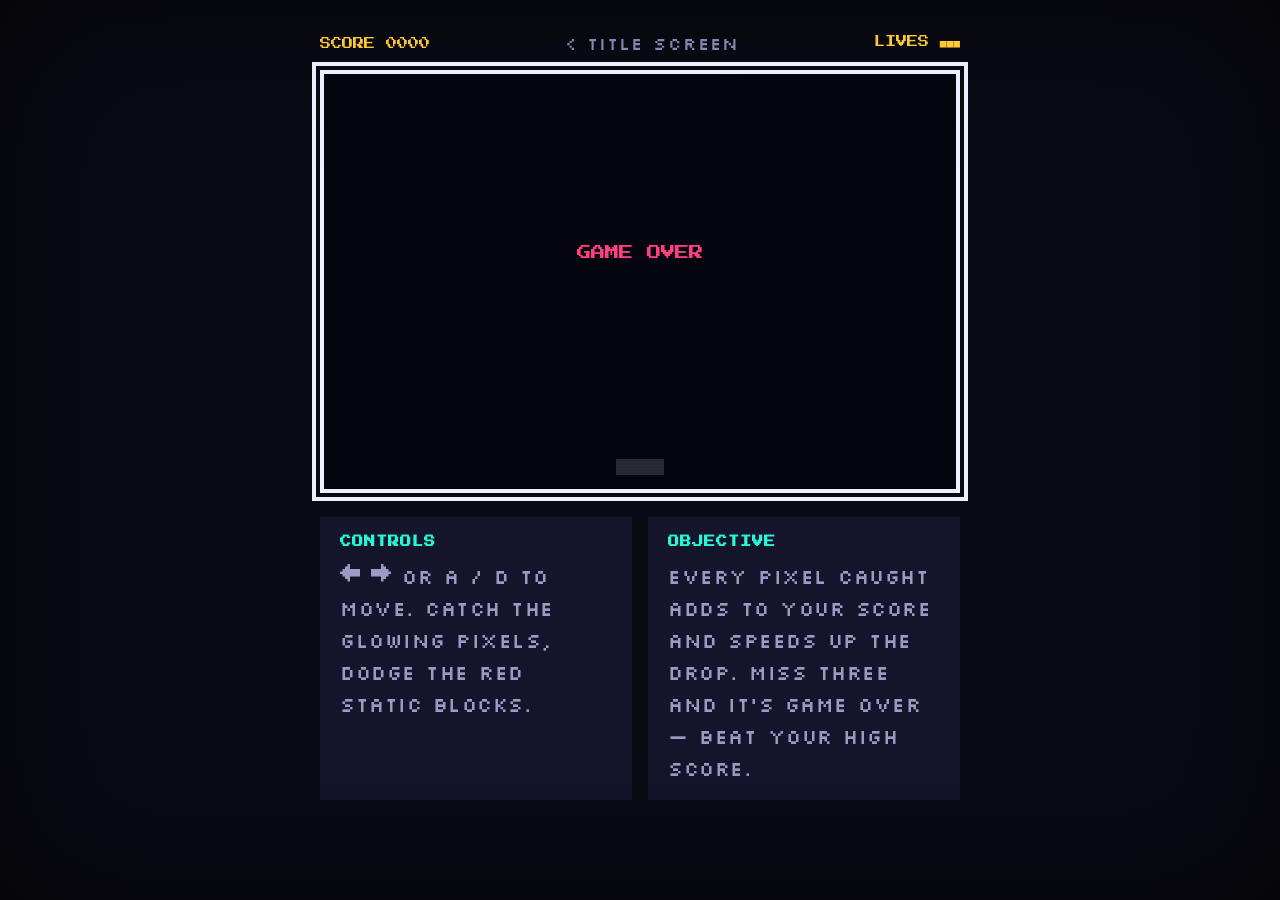
==== main.html @ 009de617 "Add files via upload" ====
<!DOCTYPE html>
<html lang="en">
<head>
<meta charset="UTF-8">
<meta name="viewport" content="width=device-width, initial-scale=1.0">
<title>PIXEL DASH — Game</title>
<link rel="preconnect" href="https://fonts.googleapis.com">
<link href="https://fonts.googleapis.com/css2?family=Press+Start+2P&family=Silkscreen:wght@400;700&display=swap" rel="stylesheet">
<link rel="stylesheet" href="style.css">
<style>
  .stage {
    min-height: 100vh;
    display: flex;
    flex-direction: column;
    align-items: center;
    padding: 2rem 1rem 3rem;
  }

  .hud {
    width: 100%;
    max-width: 640px;
    display: flex;
    justify-content: space-between;
    align-items: center;
    font-family: var(--font-display);
    font-size: 0.7rem;
    margin-bottom: 1rem;
    color: var(--accent-3);
  }

  .hud a {
    font-family: var(--font-body);
    font-size: 1.1rem;
    letter-spacing: 1px;
    color: var(--ink-dim);
    text-decoration: none;
  }

  .hud a:hover {
    color: var(--accent-2);
  }

  #gameCanvas {
    background: #050510;
    display: block;
    width: 100%;
    max-width: 640px;
    height: auto;
    touch-action: none;
  }

  .panel-row {
    width: 100%;
    max-width: 640px;
    display: flex;
    gap: 1rem;
    margin-top: 1.5rem;
    flex-wrap: wrap;
  }

  .panel {
    background: var(--panel);
    padding: 1rem 1.25rem;
    flex: 1;
    min-width: 220px;
    font-size: 1.25rem;
    line-height: 1.6;
    letter-spacing: 0.5px;
    color: var(--ink-dim);
  }

  .panel strong {
    color: var(--accent-2);
    font-family: var(--font-display);
    font-size: 0.7rem;
    display: block;
    margin-bottom: 0.6rem;
    letter-spacing: 1px;
  }

  .overlay-msg {
    position: absolute;
    inset: 0;
    display: flex;
    align-items: center;
    justify-content: center;
    flex-direction: column;
    gap: 1rem;
    background: rgba(5, 5, 16, 0.85);
    font-family: var(--font-display);
    color: var(--accent);
    text-align: center;
    padding: 1rem;
  }

  .canvas-wrap {
    position: relative;
    width: 100%;
    max-width: 640px;
  }

  #restartBtn {
    display: none;
  }
</style>
</head>
<body>
  <div class="crt crt-flicker"></div>

  <main class="stage">
    <div class="hud">
      <span>SCORE <span id="score">0000</span></span>
      <a href="index.html">&lt; TITLE SCREEN</a>
      <span>LIVES <span id="lives">■■■</span></span>
    </div>

    <div class="canvas-wrap pixel-border">
      <canvas id="gameCanvas" width="640" height="420"></canvas>
      <div id="overlay" class="overlay-msg">
        <p style="font-size:0.9rem;">GAME OVER</p>
        <p id="finalScore" style="font-family:var(--font-body); font-size:1.3rem; color:var(--ink);"></p>
        <button id="restartBtn" class="btn-8bit">RETRY</button>
      </div>
    </div>

    <div class="panel-row">
      <div class="panel">
        <strong>CONTROLS</strong>
        ← → or A / D to move. Catch the glowing pixels, dodge the red static blocks.
      </div>
      <div class="panel">
        <strong>OBJECTIVE</strong>
        Every pixel caught adds to your score and speeds up the drop. Miss three and it's game over — beat your high score.
      </div>
    </div>
  </main>

  <script>
    const canvas = document.getElementById('gameCanvas');
    const ctx = canvas.getContext('2d');
    const W = canvas.width, H = canvas.height;

    const scoreEl = document.getElementById('score');
    const livesEl = document.getElementById('lives');
    const overlay = document.getElementById('overlay');
    const finalScoreEl = document.getElementById('finalScore');
    const restartBtn = document.getElementById('restartBtn');

    const player = { w: 48, h: 16, x: W / 2 - 24, y: H - 30, speed: 6 };
    let keys = {};
    let items = [];
    let score = 0;
    let lives = 3;
    let spawnTimer = 0;
    let spawnInterval = 60;
    let fallSpeed = 2.5;
    let running = true;
    let frame = 0;

    document.addEventListener('keydown', (e) => {
      keys[e.key.toLowerCase()] = true;
    });
    document.addEventListener('keyup', (e) => {
      keys[e.key.toLowerCase()] = false;
    });

    // basic touch support: tap left/right half of canvas
    canvas.addEventListener('touchstart', (e) => {
      const rect = canvas.getBoundingClientRect();
      const touchX = e.touches[0].clientX - rect.left;
      keys['touchdir'] = touchX < rect.width / 2 ? 'left' : 'right';
    });
    canvas.addEventListener('touchend', () => { keys['touchdir'] = null; });

    function spawnItem() {
      const isHazard = Math.random() < 0.35;
      items.push({
        x: Math.random() * (W - 20),
        y: -20,
        size: 18,
        hazard: isHazard,
        color: isHazard ? '#ff3d81' : (Math.random() < 0.5 ? '#26f7d6' : '#ffd23f')
      });
    }

    function updateHUD() {
      scoreEl.textContent = String(score).padStart(4, '0');
      livesEl.textContent = '■'.repeat(Math.max(lives, 0)) + '□'.repeat(3 - Math.max(lives, 0));
    }

    function resetGame() {
      score = 0; lives = 3; items = []; spawnInterval = 60; fallSpeed = 2.5;
      player.x = W / 2 - 24;
      running = true;
      overlay.style.display = 'none';
      restartBtn.style.display = 'none';
      updateHUD();
    }

    function endGame() {
      running = false;
      finalScoreEl.textContent = 'FINAL SCORE: ' + String(score).padStart(4, '0');
      overlay.style.display = 'flex';
      restartBtn.style.display = 'inline-block';
    }

    function loop() {
      frame++;
      if (running) {
        // move player
        const scale = canvas.width / canvas.getBoundingClientRect().width || 1;
        if (keys['arrowleft'] || keys['a'] || keys['touchdir'] === 'left') player.x -= player.speed;
        if (keys['arrowright'] || keys['d'] || keys['touchdir'] === 'right') player.x += player.speed;
        player.x = Math.max(0, Math.min(W - player.w, player.x));

        // spawn
        spawnTimer++;
        if (spawnTimer >= spawnInterval) {
          spawnTimer = 0;
          spawnItem();
        }

        // update items
        for (let i = items.length - 1; i >= 0; i--) {
          const it = items[i];
          it.y += fallSpeed;

          const hit =
            it.y + it.size >= player.y &&
            it.x < player.x + player.w &&
            it.x + it.size > player.x;

          if (hit) {
            items.splice(i, 1);
            if (it.hazard) {
              lives--;
              updateHUD();
              if (lives <= 0) endGame();
            } else {
              score += 10;
              if (score % 50 === 0) { fallSpeed += 0.3; spawnInterval = Math.max(24, spawnInterval - 3); }
              updateHUD();
            }
            continue;
          }

          if (it.y > H) {
            if (!it.hazard) { lives--; updateHUD(); if (lives <= 0) endGame(); }
            items.splice(i, 1);
          }
        }
      }

      // draw
      ctx.clearRect(0, 0, W, H);
      ctx.fillStyle = '#050510';
      ctx.fillRect(0, 0, W, H);

      // faint grid
      ctx.strokeStyle = 'rgba(255,255,255,0.03)';
      for (let gx = 0; gx < W; gx += 20) {
        ctx.beginPath(); ctx.moveTo(gx, 0); ctx.lineTo(gx, H); ctx.stroke();
      }

      // items
      items.forEach(it => {
        ctx.fillStyle = it.color;
        ctx.fillRect(it.x, it.y, it.size, it.size);
      });

      // player
      ctx.fillStyle = '#eef0ff';
      ctx.fillRect(player.x, player.y, player.w, player.h);

      requestAnimationFrame(loop);
    }

    restartBtn.addEventListener('click', resetGame);
    updateHUD();
    requestAnimationFrame(loop);
  </script>
</body>
</html>
---- style.css ----
:root {
  --bg: #0a0a14;
  --panel: #14142b;
  --panel-edge: #26264d;
  --ink: #eef0ff;
  --ink-dim: #9a9ac2;
  --accent: #ff3d81;
  --accent-2: #26f7d6;
  --accent-3: #ffd23f;
  --pixel: 4px;
  --font-display: "Press Start 2P", monospace;
  --font-body: "Silkscreen", "Press Start 2P", monospace;
}

* {
  box-sizing: border-box;
}

html, body {
  margin: 0;
  padding: 0;
  background: var(--bg);
  color: var(--ink);
  font-family: var(--font-body);
  min-height: 100vh;
  overflow-x: hidden;
}

img, canvas {
  image-rendering: pixelated;
}

/* --- Pixel border utility: hard-edged 8-bit frame via layered box-shadow --- */
.pixel-border {
  position: relative;
  border: var(--pixel) solid var(--ink);
  box-shadow:
    0 0 0 var(--pixel) var(--bg),
    0 0 0 calc(var(--pixel) * 2) var(--ink);
}

/* --- CRT scanline + vignette overlay, the signature element --- */
.crt {
  position: fixed;
  inset: 0;
  pointer-events: none;
  z-index: 50;
  background:
    repeating-linear-gradient(
      to bottom,
      rgba(255, 255, 255, 0.035) 0px,
      rgba(255, 255, 255, 0.035) 1px,
      transparent 1px,
      transparent 3px
    );
  mix-blend-mode: overlay;
}

.crt::after {
  content: "";
  position: absolute;
  inset: 0;
  box-shadow: inset 0 0 12vw rgba(0, 0, 0, 0.75);
}

.crt-flicker {
  animation: flicker 6s infinite;
}

@keyframes flicker {
  0%, 96%, 100% { opacity: 1; }
  97% { opacity: 0.86; }
  98% { opacity: 0.98; }
  99% { opacity: 0.82; }
}

/* --- Buttons --- */
.btn-8bit {
  font-family: var(--font-display);
  font-size: 0.8rem;
  color: var(--bg);
  background: var(--accent-3);
  border: none;
  padding: 1rem 1.5rem;
  cursor: pointer;
  box-shadow:
    var(--pixel) var(--pixel) 0 0 #7a5c00,
    inset 0 calc(var(--pixel) * -1) 0 0 rgba(0, 0, 0, 0.25);
  transition: transform 60ms steps(2, jump-end);
  letter-spacing: 1px;
}

.btn-8bit:hover {
  background: var(--accent-2);
  box-shadow:
    var(--pixel) var(--pixel) 0 0 #0a6a5f,
    inset 0 calc(var(--pixel) * -1) 0 0 rgba(0, 0, 0, 0.25);
}

.btn-8bit:active {
  transform: translate(var(--pixel), var(--pixel));
  box-shadow: none;
}

.btn-8bit:focus-visible {
  outline: var(--pixel) dashed var(--ink);
  outline-offset: 4px;
}

a {
  color: var(--accent-2);
}

@media (prefers-reduced-motion: reduce) {
  .crt-flicker,
  .blink,
  * {
    animation: none !important;
  }
}
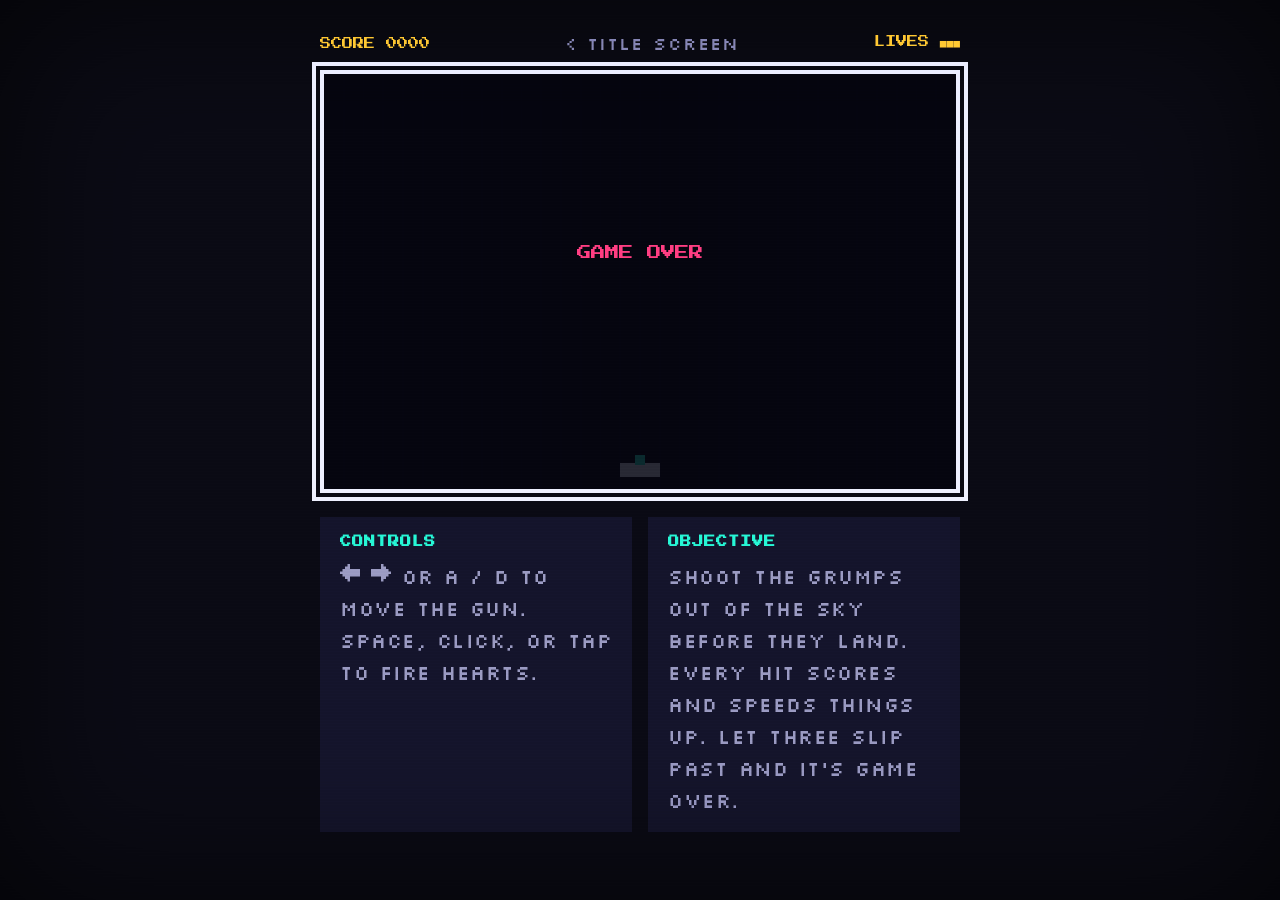
==== commit 95c85ffd: "Add files via upload" ====
--- a/main.html
+++ b/main.html
@@ -126,11 +126,11 @@
     <div class="panel-row">
       <div class="panel">
         <strong>CONTROLS</strong>
-        ← → or A / D to move. Catch the glowing pixels, dodge the red static blocks.
+        ← → or A / D to move the gun. SPACE, click, or tap to fire hearts.
       </div>
       <div class="panel">
         <strong>OBJECTIVE</strong>
-        Every pixel caught adds to your score and speeds up the drop. Miss three and it's game over — beat your high score.
+        Shoot the grumps out of the sky before they land. Every hit scores and speeds things up. Let three slip past and it's game over.
       </div>
     </div>
   </main>
@@ -146,40 +146,71 @@
     const finalScoreEl = document.getElementById('finalScore');
     const restartBtn = document.getElementById('restartBtn');
 
-    const player = { w: 48, h: 16, x: W / 2 - 24, y: H - 30, speed: 6 };
+    // 7x7 pixel-heart bitmap, drawn as blocky rects for the 8-bit look
+    const HEART_BITMAP = [
+      [0,1,1,0,1,1,0],
+      [1,1,1,1,1,1,1],
+      [1,1,1,1,1,1,1],
+      [1,1,1,1,1,1,1],
+      [0,1,1,1,1,1,0],
+      [0,0,1,1,1,0,0],
+      [0,0,0,1,0,0,0]
+    ];
+
+    function drawHeart(x, y, px, color) {
+      for (let row = 0; row < HEART_BITMAP.length; row++) {
+        for (let col = 0; col < HEART_BITMAP[row].length; col++) {
+          if (HEART_BITMAP[row][col]) {
+            ctx.fillStyle = color;
+            ctx.fillRect(Math.round(x + col * px), Math.round(y + row * px), px, px);
+          }
+        }
+      }
+    }
+
+    const gun = { w: 40, h: 22, x: W / 2 - 20, y: H - 34, speed: 6 };
     let keys = {};
-    let items = [];
+    let hearts = [];   // player projectiles
+    let grumps = [];   // falling targets
     let score = 0;
     let lives = 3;
     let spawnTimer = 0;
-    let spawnInterval = 60;
-    let fallSpeed = 2.5;
+    let spawnInterval = 65;
+    let fallSpeed = 1.6;
+    let fireCooldown = 0;
     let running = true;
     let frame = 0;
 
     document.addEventListener('keydown', (e) => {
       keys[e.key.toLowerCase()] = true;
+      if (e.key === ' ') { e.preventDefault(); fireHeart(); }
     });
     document.addEventListener('keyup', (e) => {
       keys[e.key.toLowerCase()] = false;
     });
 
-    // basic touch support: tap left/right half of canvas
+    // touch: left/right half moves, tap fires too
     canvas.addEventListener('touchstart', (e) => {
       const rect = canvas.getBoundingClientRect();
       const touchX = e.touches[0].clientX - rect.left;
       keys['touchdir'] = touchX < rect.width / 2 ? 'left' : 'right';
+      fireHeart();
     });
     canvas.addEventListener('touchend', () => { keys['touchdir'] = null; });
-
-    function spawnItem() {
-      const isHazard = Math.random() < 0.35;
-      items.push({
-        x: Math.random() * (W - 20),
-        y: -20,
-        size: 18,
-        hazard: isHazard,
-        color: isHazard ? '#ff3d81' : (Math.random() < 0.5 ? '#26f7d6' : '#ffd23f')
+    canvas.addEventListener('click', () => fireHeart());
+
+    function fireHeart() {
+      if (!running || fireCooldown > 0) return;
+      hearts.push({ x: gun.x + gun.w / 2 - 7, y: gun.y - 14 });
+      fireCooldown = 12;
+    }
+
+    function spawnGrump() {
+      grumps.push({
+        x: Math.random() * (W - 22),
+        y: -22,
+        size: 20,
+        color: Math.random() < 0.5 ? '#3a3a5c' : '#4d4d78'
       });
     }
 
@@ -189,8 +220,8 @@
     }
 
     function resetGame() {
-      score = 0; lives = 3; items = []; spawnInterval = 60; fallSpeed = 2.5;
-      player.x = W / 2 - 24;
+      score = 0; lives = 3; hearts = []; grumps = []; spawnInterval = 65; fallSpeed = 1.6;
+      gun.x = W / 2 - gun.w / 2;
       running = true;
       overlay.style.display = 'none';
       restartBtn.style.display = 'none';
@@ -207,46 +238,58 @@
     function loop() {
       frame++;
       if (running) {
-        // move player
-        const scale = canvas.width / canvas.getBoundingClientRect().width || 1;
-        if (keys['arrowleft'] || keys['a'] || keys['touchdir'] === 'left') player.x -= player.speed;
-        if (keys['arrowright'] || keys['d'] || keys['touchdir'] === 'right') player.x += player.speed;
-        player.x = Math.max(0, Math.min(W - player.w, player.x));
-
-        // spawn
+        // move gun
+        if (keys['arrowleft'] || keys['a'] || keys['touchdir'] === 'left') gun.x -= gun.speed;
+        if (keys['arrowright'] || keys['d'] || keys['touchdir'] === 'right') gun.x += gun.speed;
+        gun.x = Math.max(0, Math.min(W - gun.w, gun.x));
+        if (fireCooldown > 0) fireCooldown--;
+
+        // spawn grumps
         spawnTimer++;
         if (spawnTimer >= spawnInterval) {
           spawnTimer = 0;
-          spawnItem();
+          spawnGrump();
         }
 
-        // update items
-        for (let i = items.length - 1; i >= 0; i--) {
-          const it = items[i];
-          it.y += fallSpeed;
-
-          const hit =
-            it.y + it.size >= player.y &&
-            it.x < player.x + player.w &&
-            it.x + it.size > player.x;
-
-          if (hit) {
-            items.splice(i, 1);
-            if (it.hazard) {
-              lives--;
-              updateHUD();
-              if (lives <= 0) endGame();
-            } else {
-              score += 10;
-              if (score % 50 === 0) { fallSpeed += 0.3; spawnInterval = Math.max(24, spawnInterval - 3); }
-              updateHUD();
+        // move hearts up
+        for (let i = hearts.length - 1; i >= 0; i--) {
+          hearts[i].y -= 7;
+          if (hearts[i].y < -20) hearts.splice(i, 1);
+        }
+
+        // move grumps down + check collisions with hearts
+        for (let i = grumps.length - 1; i >= 0; i--) {
+          const g = grumps[i];
+          g.y += fallSpeed;
+
+          let popped = false;
+          for (let j = hearts.length - 1; j >= 0; j--) {
+            const h = hearts[j];
+            const heartHit =
+              h.x < g.x + g.size &&
+              h.x + 14 > g.x &&
+              h.y < g.y + g.size &&
+              h.y + 14 > g.y;
+            if (heartHit) {
+              hearts.splice(j, 1);
+              popped = true;
+              break;
             }
+          }
+
+          if (popped) {
+            grumps.splice(i, 1);
+            score += 10;
+            if (score % 50 === 0) { fallSpeed += 0.25; spawnInterval = Math.max(28, spawnInterval - 3); }
+            updateHUD();
             continue;
           }
 
-          if (it.y > H) {
-            if (!it.hazard) { lives--; updateHUD(); if (lives <= 0) endGame(); }
-            items.splice(i, 1);
+          if (g.y > H) {
+            grumps.splice(i, 1);
+            lives--;
+            updateHUD();
+            if (lives <= 0) endGame();
           }
         }
       }
@@ -262,15 +305,23 @@
         ctx.beginPath(); ctx.moveTo(gx, 0); ctx.lineTo(gx, H); ctx.stroke();
       }
 
-      // items
-      items.forEach(it => {
-        ctx.fillStyle = it.color;
-        ctx.fillRect(it.x, it.y, it.size, it.size);
+      // grumps
+      grumps.forEach(g => {
+        ctx.fillStyle = g.color;
+        ctx.fillRect(g.x, g.y, g.size, g.size);
+        ctx.fillStyle = '#ff3d81';
+        ctx.fillRect(g.x + 4, g.y + 6, 4, 4);
+        ctx.fillRect(g.x + g.size - 8, g.y + 6, 4, 4);
       });
 
-      // player
+      // hearts (projectiles)
+      hearts.forEach(h => drawHeart(h.x, h.y, 2, '#ff3d81'));
+
+      // gun: body + barrel
       ctx.fillStyle = '#eef0ff';
-      ctx.fillRect(player.x, player.y, player.w, player.h);
+      ctx.fillRect(gun.x, gun.y + 8, gun.w, gun.h - 8);
+      ctx.fillStyle = '#26f7d6';
+      ctx.fillRect(gun.x + gun.w / 2 - 5, gun.y, 10, 10);
 
       requestAnimationFrame(loop);
     }
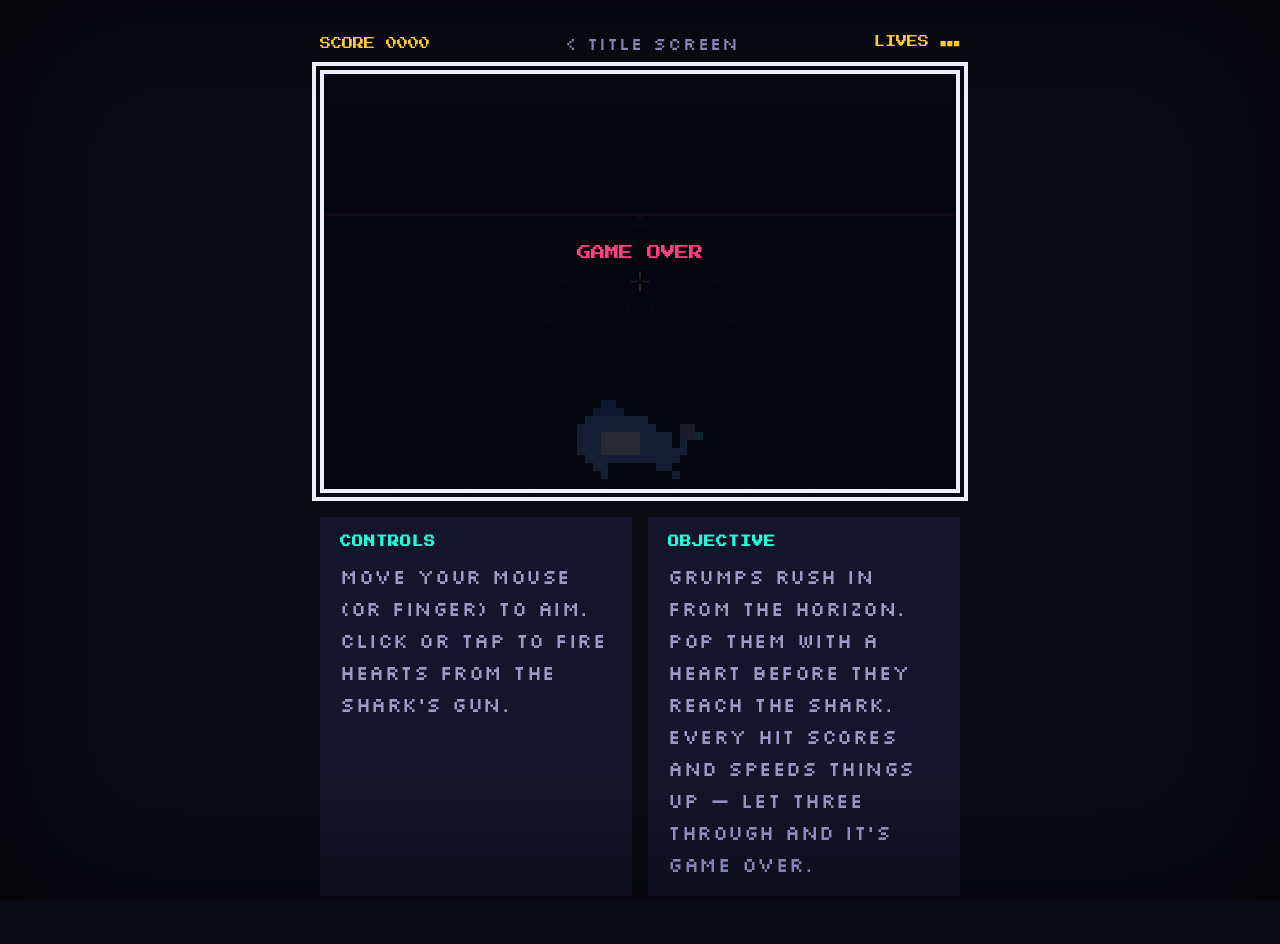
==== commit df753207: "Add files via upload" ====
--- a/main.html
+++ b/main.html
@@ -47,6 +47,7 @@
     max-width: 640px;
     height: auto;
     touch-action: none;
+    cursor: crosshair;
   }
 
   .panel-row {
@@ -126,11 +127,11 @@
     <div class="panel-row">
       <div class="panel">
         <strong>CONTROLS</strong>
-        ← → or A / D to move the gun. SPACE, click, or tap to fire hearts.
+        Move your mouse (or finger) to aim. Click or tap to fire hearts from the shark's gun.
       </div>
       <div class="panel">
         <strong>OBJECTIVE</strong>
-        Shoot the grumps out of the sky before they land. Every hit scores and speeds things up. Let three slip past and it's game over.
+        Grumps rush in from the horizon. Pop them with a heart before they reach the shark. Every hit scores and speeds things up — let three through and it's game over.
       </div>
     </div>
   </main>
@@ -146,7 +147,7 @@
     const finalScoreEl = document.getElementById('finalScore');
     const restartBtn = document.getElementById('restartBtn');
 
-    // 7x7 pixel-heart bitmap, drawn as blocky rects for the 8-bit look
+    // 7x7 pixel-heart bitmap
     const HEART_BITMAP = [
       [0,1,1,0,1,1,0],
       [1,1,1,1,1,1,1],
@@ -157,7 +158,8 @@
       [0,0,0,1,0,0,0]
     ];
 
-    function drawHeart(x, y, px, color) {
+    function drawHeart(x, y, px, color, alpha) {
+      ctx.globalAlpha = alpha === undefined ? 1 : alpha;
       for (let row = 0; row < HEART_BITMAP.length; row++) {
         for (let col = 0; col < HEART_BITMAP[row].length; col++) {
           if (HEART_BITMAP[row][col]) {
@@ -166,52 +168,114 @@
           }
         }
       }
-    }
-
-    const gun = { w: 40, h: 22, x: W / 2 - 20, y: H - 34, speed: 6 };
-    let keys = {};
-    let hearts = [];   // player projectiles
-    let grumps = [];   // falling targets
+      ctx.globalAlpha = 1;
+    }
+
+    // cute pixel shark, 16x10 grid: . empty, B body, W belly, E eye, F fin, G gun, M muzzle
+    const SHARK_ROWS = [
+      "...FF...........",
+      "..FFFF..........",
+      ".BBBBBBBB.......",
+      "BBBBBBBBBB...GG.",
+      "BBBWWWWWBBBB.GGM",
+      "BBBWWWWWBBBBEB..",
+      "BBBWWWWWBBBBBB..",
+      ".BBBBBBBBBBBB...",
+      "..BB......BB....",
+      "...B........B..."
+    ];
+    const SHARK_COLORS = {
+      B: "#6fb3ff", W: "#eef0ff", E: "#0a0a14", F: "#3d7fd9", G: "#9a9ac2", M: "#26f7d6"
+    };
+
+    function drawShark(x, y, px) {
+      for (let row = 0; row < SHARK_ROWS.length; row++) {
+        const line = SHARK_ROWS[row];
+        for (let col = 0; col < line.length; col++) {
+          const ch = line[col];
+          if (ch !== ".") {
+            ctx.fillStyle = SHARK_COLORS[ch];
+            ctx.fillRect(Math.round(x + col * px), Math.round(y + row * px), px, px);
+          }
+        }
+      }
+    }
+
+    const horizonY = H * 0.34;
+    const gunTipX = W / 2 + 8 * 8; // roughly where the shark's gun muzzle sits
+    const gunTipY = H - 90;
+
+    let crosshair = { x: W / 2, y: H / 2 };
+    let grumps = [];
+    let pops = [];   // brief heart-burst effects
     let score = 0;
     let lives = 3;
     let spawnTimer = 0;
-    let spawnInterval = 65;
-    let fallSpeed = 1.6;
-    let fireCooldown = 0;
+    let spawnInterval = 70;
+    let zSpeed = 0.006;
     let running = true;
     let frame = 0;
 
-    document.addEventListener('keydown', (e) => {
-      keys[e.key.toLowerCase()] = true;
-      if (e.key === ' ') { e.preventDefault(); fireHeart(); }
+    function updateCrosshairFromEvent(clientX, clientY) {
+      const rect = canvas.getBoundingClientRect();
+      const scaleX = W / rect.width;
+      const scaleY = H / rect.height;
+      crosshair.x = (clientX - rect.left) * scaleX;
+      crosshair.y = (clientY - rect.top) * scaleY;
+    }
+
+    canvas.addEventListener('mousemove', (e) => updateCrosshairFromEvent(e.clientX, e.clientY));
+    canvas.addEventListener('click', (e) => { updateCrosshairFromEvent(e.clientX, e.clientY); fireAt(crosshair.x, crosshair.y); });
+    canvas.addEventListener('touchmove', (e) => {
+      e.preventDefault();
+      updateCrosshairFromEvent(e.touches[0].clientX, e.touches[0].clientY);
+    }, { passive: false });
+    canvas.addEventListener('touchstart', (e) => {
+      updateCrosshairFromEvent(e.touches[0].clientX, e.touches[0].clientY);
+      fireAt(crosshair.x, crosshair.y);
     });
-    document.addEventListener('keyup', (e) => {
-      keys[e.key.toLowerCase()] = false;
-    });
-
-    // touch: left/right half moves, tap fires too
-    canvas.addEventListener('touchstart', (e) => {
-      const rect = canvas.getBoundingClientRect();
-      const touchX = e.touches[0].clientX - rect.left;
-      keys['touchdir'] = touchX < rect.width / 2 ? 'left' : 'right';
-      fireHeart();
-    });
-    canvas.addEventListener('touchend', () => { keys['touchdir'] = null; });
-    canvas.addEventListener('click', () => fireHeart());
-
-    function fireHeart() {
-      if (!running || fireCooldown > 0) return;
-      hearts.push({ x: gun.x + gun.w / 2 - 7, y: gun.y - 14 });
-      fireCooldown = 12;
+
+    function grumpScreenPos(g) {
+      const depth = 1 - g.z; // 0 = far, 1 = close
+      const scale = 0.18 + 0.95 * depth;
+      const screenX = W / 2 + g.laneX * (W / 2) * Math.pow(depth, 0.7);
+      const screenY = horizonY + (H - horizonY) * Math.pow(depth, 1.6);
+      const size = g.baseSize * scale;
+      return { x: screenX, y: screenY, size };
     }
 
     function spawnGrump() {
       grumps.push({
-        x: Math.random() * (W - 22),
-        y: -22,
-        size: 20,
+        z: 0,
+        laneX: (Math.random() * 2 - 1) * 0.9,
+        baseSize: 30,
         color: Math.random() < 0.5 ? '#3a3a5c' : '#4d4d78'
       });
+    }
+
+    function fireAt(x, y) {
+      if (!running) return;
+      pops.push({ x: gunTipX, y: gunTipY, tx: x, ty: y, t: 0 });
+
+      // find nearest grump whose current screen circle contains the shot
+      let bestIdx = -1, bestDist = Infinity;
+      grumps.forEach((g, i) => {
+        const p = grumpScreenPos(g);
+        const dx = x - p.x, dy = y - p.y;
+        const dist = Math.sqrt(dx * dx + dy * dy);
+        if (dist < p.size * 0.7 && dist < bestDist) {
+          bestDist = dist;
+          bestIdx = i;
+        }
+      });
+      if (bestIdx !== -1) {
+        const p = grumpScreenPos(grumps[bestIdx]);
+        grumps.splice(bestIdx, 1);
+        pops.push({ x: p.x, y: p.y, tx: p.x, ty: p.y, t: 0, burst: true });
+        score += 10;
+        if (score % 50 === 0) { zSpeed += 0.001; spawnInterval = Math.max(30, spawnInterval - 3); }
+        updateHUD();
+      }
     }
 
     function updateHUD() {
@@ -220,8 +284,7 @@
     }
 
     function resetGame() {
-      score = 0; lives = 3; hearts = []; grumps = []; spawnInterval = 65; fallSpeed = 1.6;
-      gun.x = W / 2 - gun.w / 2;
+      score = 0; lives = 3; grumps = []; pops = []; spawnInterval = 70; zSpeed = 0.006;
       running = true;
       overlay.style.display = 'none';
       restartBtn.style.display = 'none';
@@ -235,93 +298,116 @@
       restartBtn.style.display = 'inline-block';
     }
 
+    function drawPerspectiveFloor() {
+      const vpX = W / 2;
+      ctx.strokeStyle = 'rgba(38, 247, 214, 0.14)';
+      ctx.lineWidth = 1;
+
+      const numCols = 9;
+      for (let i = 0; i <= numCols; i++) {
+        const bx = (i / numCols) * W;
+        ctx.beginPath();
+        ctx.moveTo(vpX, horizonY);
+        ctx.lineTo(bx, H);
+        ctx.stroke();
+      }
+
+      const numRows = 7;
+      for (let j = 1; j <= numRows; j++) {
+        const t = j / numRows;
+        const y = horizonY + (H - horizonY) * Math.pow(t, 1.7);
+        ctx.beginPath();
+        ctx.moveTo(0, y);
+        ctx.lineTo(W, y);
+        ctx.stroke();
+      }
+    }
+
     function loop() {
       frame++;
       if (running) {
-        // move gun
-        if (keys['arrowleft'] || keys['a'] || keys['touchdir'] === 'left') gun.x -= gun.speed;
-        if (keys['arrowright'] || keys['d'] || keys['touchdir'] === 'right') gun.x += gun.speed;
-        gun.x = Math.max(0, Math.min(W - gun.w, gun.x));
-        if (fireCooldown > 0) fireCooldown--;
-
-        // spawn grumps
         spawnTimer++;
         if (spawnTimer >= spawnInterval) {
           spawnTimer = 0;
           spawnGrump();
         }
 
-        // move hearts up
-        for (let i = hearts.length - 1; i >= 0; i--) {
-          hearts[i].y -= 7;
-          if (hearts[i].y < -20) hearts.splice(i, 1);
-        }
-
-        // move grumps down + check collisions with hearts
         for (let i = grumps.length - 1; i >= 0; i--) {
-          const g = grumps[i];
-          g.y += fallSpeed;
-
-          let popped = false;
-          for (let j = hearts.length - 1; j >= 0; j--) {
-            const h = hearts[j];
-            const heartHit =
-              h.x < g.x + g.size &&
-              h.x + 14 > g.x &&
-              h.y < g.y + g.size &&
-              h.y + 14 > g.y;
-            if (heartHit) {
-              hearts.splice(j, 1);
-              popped = true;
-              break;
-            }
-          }
-
-          if (popped) {
-            grumps.splice(i, 1);
-            score += 10;
-            if (score % 50 === 0) { fallSpeed += 0.25; spawnInterval = Math.max(28, spawnInterval - 3); }
-            updateHUD();
-            continue;
-          }
-
-          if (g.y > H) {
+          grumps[i].z += zSpeed;
+          if (grumps[i].z >= 1) {
             grumps.splice(i, 1);
             lives--;
             updateHUD();
             if (lives <= 0) endGame();
           }
         }
-      }
-
-      // draw
-      ctx.clearRect(0, 0, W, H);
+
+        for (let i = pops.length - 1; i >= 0; i--) {
+          pops[i].t += 1;
+          if (pops[i].t > (pops[i].burst ? 14 : 6)) pops.splice(i, 1);
+        }
+      }
+
+      // sky
+      const skyGrad = ctx.createLinearGradient(0, 0, 0, horizonY);
+      skyGrad.addColorStop(0, '#1c1c3d');
+      skyGrad.addColorStop(1, '#0a0a14');
+      ctx.fillStyle = skyGrad;
+      ctx.fillRect(0, 0, W, horizonY);
+
+      // ground
       ctx.fillStyle = '#050510';
-      ctx.fillRect(0, 0, W, H);
-
-      // faint grid
-      ctx.strokeStyle = 'rgba(255,255,255,0.03)';
-      for (let gx = 0; gx < W; gx += 20) {
-        ctx.beginPath(); ctx.moveTo(gx, 0); ctx.lineTo(gx, H); ctx.stroke();
-      }
-
-      // grumps
-      grumps.forEach(g => {
-        ctx.fillStyle = g.color;
-        ctx.fillRect(g.x, g.y, g.size, g.size);
-        ctx.fillStyle = '#ff3d81';
-        ctx.fillRect(g.x + 4, g.y + 6, 4, 4);
-        ctx.fillRect(g.x + g.size - 8, g.y + 6, 4, 4);
+      ctx.fillRect(0, horizonY, W, H - horizonY);
+      drawPerspectiveFloor();
+
+      // horizon glow line
+      ctx.fillStyle = 'rgba(255, 61, 129, 0.5)';
+      ctx.fillRect(0, horizonY - 1, W, 2);
+
+      // grumps, farthest drawn first
+      grumps
+        .slice()
+        .sort((a, b) => a.z - b.z)
+        .forEach(g => {
+          const p = grumpScreenPos(g);
+          ctx.fillStyle = g.color;
+          ctx.fillRect(p.x - p.size / 2, p.y - p.size / 2, p.size, p.size);
+          ctx.fillStyle = '#ff3d81';
+          const eyeSize = Math.max(2, p.size * 0.14);
+          ctx.fillRect(p.x - p.size * 0.28, p.y - p.size * 0.1, eyeSize, eyeSize);
+          ctx.fillRect(p.x + p.size * 0.14, p.y - p.size * 0.1, eyeSize, eyeSize);
+        });
+
+      // pop / heart-shot effects
+      pops.forEach(pop => {
+        if (pop.burst) {
+          const scale = 3 + pop.t * 0.6;
+          const alpha = 1 - pop.t / 14;
+          drawHeart(pop.x - scale * 3.5, pop.y - scale * 3.5, scale, '#ff3d81', alpha);
+        } else {
+          const t = pop.t / 6;
+          const x = pop.x + (pop.tx - pop.x) * t;
+          const y = pop.y + (pop.ty - pop.y) * t;
+          drawHeart(x - 7, y - 7, 2, '#ff3d81');
+        }
       });
 
-      // hearts (projectiles)
-      hearts.forEach(h => drawHeart(h.x, h.y, 2, '#ff3d81'));
-
-      // gun: body + barrel
-      ctx.fillStyle = '#eef0ff';
-      ctx.fillRect(gun.x, gun.y + 8, gun.w, gun.h - 8);
-      ctx.fillStyle = '#26f7d6';
-      ctx.fillRect(gun.x + gun.w / 2 - 5, gun.y, 10, 10);
+      // shark holding the gun, bottom center
+      drawShark(W / 2 - 8 * 8, H - 90, 8);
+
+      // crosshair reticle
+      ctx.strokeStyle = '#ffd23f';
+      ctx.lineWidth = 2;
+      ctx.beginPath();
+      ctx.moveTo(crosshair.x - 10, crosshair.y);
+      ctx.lineTo(crosshair.x - 3, crosshair.y);
+      ctx.moveTo(crosshair.x + 3, crosshair.y);
+      ctx.lineTo(crosshair.x + 10, crosshair.y);
+      ctx.moveTo(crosshair.x, crosshair.y - 10);
+      ctx.lineTo(crosshair.x, crosshair.y - 3);
+      ctx.moveTo(crosshair.x, crosshair.y + 3);
+      ctx.lineTo(crosshair.x, crosshair.y + 10);
+      ctx.stroke();
 
       requestAnimationFrame(loop);
     }
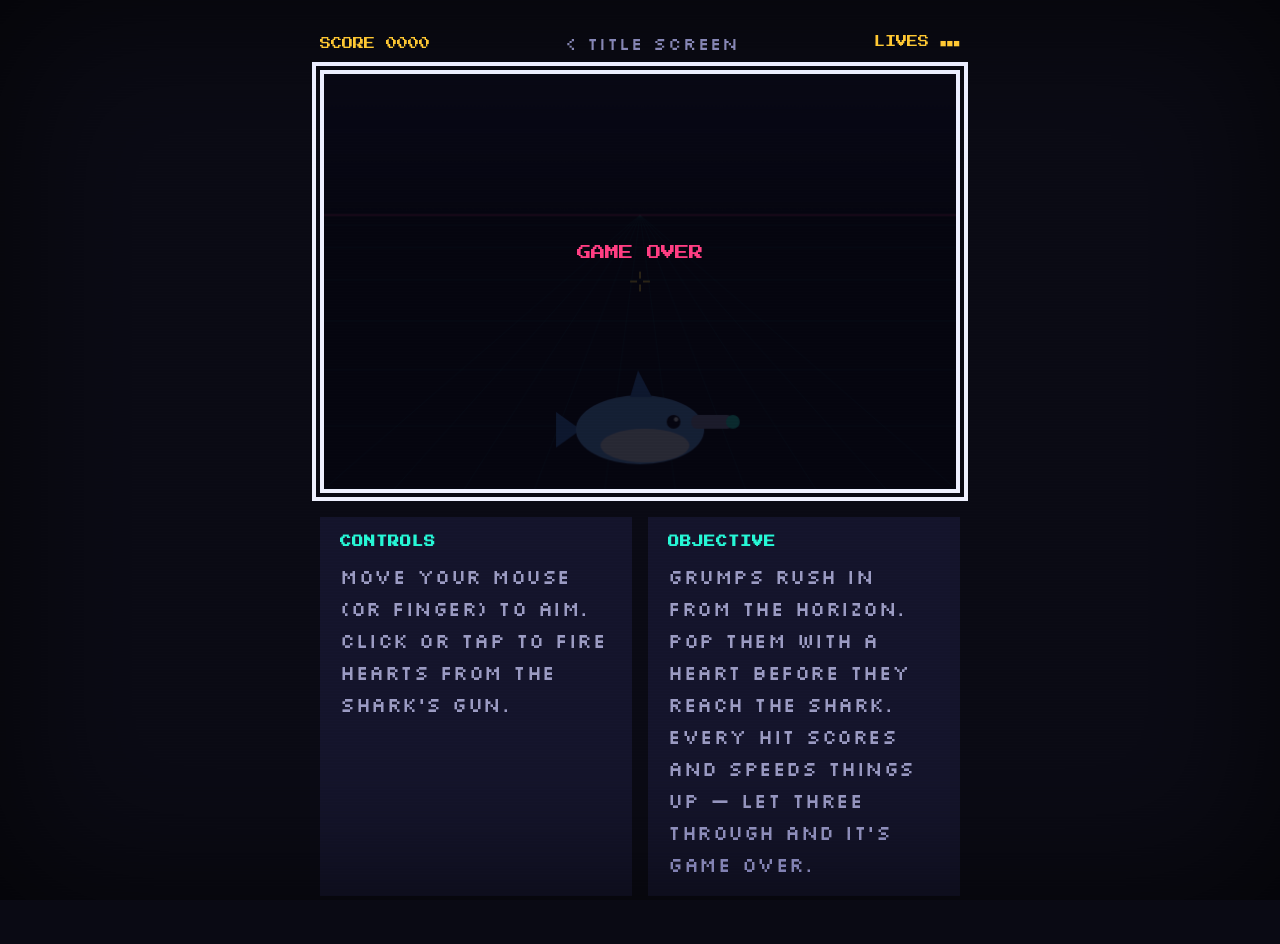
==== commit 1d257d72: "Add files via upload" ====
--- a/main.html
+++ b/main.html
@@ -171,39 +171,83 @@
       ctx.globalAlpha = 1;
     }
 
-    // cute pixel shark, 16x10 grid: . empty, B body, W belly, E eye, F fin, G gun, M muzzle
-    const SHARK_ROWS = [
-      "...FF...........",
-      "..FFFF..........",
-      ".BBBBBBBB.......",
-      "BBBBBBBBBB...GG.",
-      "BBBWWWWWBBBB.GGM",
-      "BBBWWWWWBBBBEB..",
-      "BBBWWWWWBBBBBB..",
-      ".BBBBBBBBBBBB...",
-      "..BB......BB....",
-      "...B........B..."
-    ];
-    const SHARK_COLORS = {
-      B: "#6fb3ff", W: "#eef0ff", E: "#0a0a14", F: "#3d7fd9", G: "#9a9ac2", M: "#26f7d6"
-    };
-
-    function drawShark(x, y, px) {
-      for (let row = 0; row < SHARK_ROWS.length; row++) {
-        const line = SHARK_ROWS[row];
-        for (let col = 0; col < line.length; col++) {
-          const ch = line[col];
-          if (ch !== ".") {
-            ctx.fillStyle = SHARK_COLORS[ch];
-            ctx.fillRect(Math.round(x + col * px), Math.round(y + row * px), px, px);
-          }
-        }
-      }
+    // cute smooth (non-pixelated) shark, drawn with vector shapes instead of a pixel grid
+    function roundRect(x, y, w, h, r) {
+      ctx.beginPath();
+      ctx.moveTo(x + r, y);
+      ctx.arcTo(x + w, y, x + w, y + h, r);
+      ctx.arcTo(x + w, y + h, x, y + h, r);
+      ctx.arcTo(x, y + h, x, y, r);
+      ctx.arcTo(x, y, x + w, y, r);
+      ctx.closePath();
+    }
+
+    function drawShark(cx, cy) {
+      ctx.save();
+      ctx.translate(cx, cy);
+
+      // tail fin
+      ctx.fillStyle = '#3d7fd9';
+      ctx.beginPath();
+      ctx.moveTo(-60, 0);
+      ctx.lineTo(-85, -18);
+      ctx.lineTo(-85, 18);
+      ctx.closePath();
+      ctx.fill();
+
+      // body
+      ctx.fillStyle = '#6fb3ff';
+      ctx.beginPath();
+      ctx.ellipse(0, 0, 65, 35, 0, 0, Math.PI * 2);
+      ctx.fill();
+
+      // dorsal fin
+      ctx.fillStyle = '#3d7fd9';
+      ctx.beginPath();
+      ctx.moveTo(-10, -33);
+      ctx.lineTo(12, -33);
+      ctx.lineTo(-2, -60);
+      ctx.closePath();
+      ctx.fill();
+
+      // belly
+      ctx.fillStyle = '#eef0ff';
+      ctx.beginPath();
+      ctx.ellipse(5, 16, 45, 17, 0, 0, Math.PI * 2);
+      ctx.fill();
+
+      // eye
+      ctx.fillStyle = '#0a0a14';
+      ctx.beginPath();
+      ctx.arc(34, -8, 7, 0, Math.PI * 2);
+      ctx.fill();
+      ctx.fillStyle = '#ffffff';
+      ctx.beginPath();
+      ctx.arc(36.5, -10.5, 2.2, 0, Math.PI * 2);
+      ctx.fill();
+
+      // gun, held out front
+      ctx.fillStyle = '#9a9ac2';
+      roundRect(52, -15, 42, 14, 6);
+      ctx.fill();
+      ctx.fillStyle = '#26f7d6';
+      ctx.beginPath();
+      ctx.arc(94, -8, 7, 0, Math.PI * 2);
+      ctx.fill();
+
+      ctx.restore();
     }
 
     const horizonY = H * 0.34;
-    const gunTipX = W / 2 + 8 * 8; // roughly where the shark's gun muzzle sits
-    const gunTipY = H - 90;
+    const sharkCx = W / 2, sharkCy = H - 60;
+    const gunTipX = sharkCx + 94;
+    const gunTipY = sharkCy - 8;
+
+    // entity image — swap this file for your own art, same filename
+    const faceImg = new Image();
+    let faceLoaded = false;
+    faceImg.onload = () => { faceLoaded = true; };
+    faceImg.src = 'face.png';
 
     let crosshair = { x: W / 2, y: H / 2 };
     let grumps = [];
@@ -211,8 +255,8 @@
     let score = 0;
     let lives = 3;
     let spawnTimer = 0;
-    let spawnInterval = 70;
-    let zSpeed = 0.006;
+    let spawnInterval = 100;
+    let zSpeed = 0.0022;
     let running = true;
     let frame = 0;
 
@@ -273,7 +317,7 @@
         grumps.splice(bestIdx, 1);
         pops.push({ x: p.x, y: p.y, tx: p.x, ty: p.y, t: 0, burst: true });
         score += 10;
-        if (score % 50 === 0) { zSpeed += 0.001; spawnInterval = Math.max(30, spawnInterval - 3); }
+        if (score % 50 === 0) { zSpeed += 0.0004; spawnInterval = Math.max(45, spawnInterval - 2); }
         updateHUD();
       }
     }
@@ -284,7 +328,7 @@
     }
 
     function resetGame() {
-      score = 0; lives = 3; grumps = []; pops = []; spawnInterval = 70; zSpeed = 0.006;
+      score = 0; lives = 3; grumps = []; pops = []; spawnInterval = 100; zSpeed = 0.0022;
       running = true;
       overlay.style.display = 'none';
       restartBtn.style.display = 'none';
@@ -364,18 +408,18 @@
       ctx.fillStyle = 'rgba(255, 61, 129, 0.5)';
       ctx.fillRect(0, horizonY - 1, W, 2);
 
-      // grumps, farthest drawn first
+      // grumps, farthest drawn first, rendered from face.png
       grumps
         .slice()
         .sort((a, b) => a.z - b.z)
         .forEach(g => {
           const p = grumpScreenPos(g);
-          ctx.fillStyle = g.color;
-          ctx.fillRect(p.x - p.size / 2, p.y - p.size / 2, p.size, p.size);
-          ctx.fillStyle = '#ff3d81';
-          const eyeSize = Math.max(2, p.size * 0.14);
-          ctx.fillRect(p.x - p.size * 0.28, p.y - p.size * 0.1, eyeSize, eyeSize);
-          ctx.fillRect(p.x + p.size * 0.14, p.y - p.size * 0.1, eyeSize, eyeSize);
+          if (faceLoaded) {
+            ctx.drawImage(faceImg, p.x - p.size / 2, p.y - p.size / 2, p.size, p.size);
+          } else {
+            ctx.fillStyle = g.color;
+            ctx.fillRect(p.x - p.size / 2, p.y - p.size / 2, p.size, p.size);
+          }
         });
 
       // pop / heart-shot effects
@@ -393,7 +437,7 @@
       });
 
       // shark holding the gun, bottom center
-      drawShark(W / 2 - 8 * 8, H - 90, 8);
+      drawShark(sharkCx, sharkCy);
 
       // crosshair reticle
       ctx.strokeStyle = '#ffd23f';
--- a/style.css
+++ b/style.css
@@ -26,7 +26,7 @@
   overflow-x: hidden;
 }
 
-img, canvas {
+img {
   image-rendering: pixelated;
 }
 
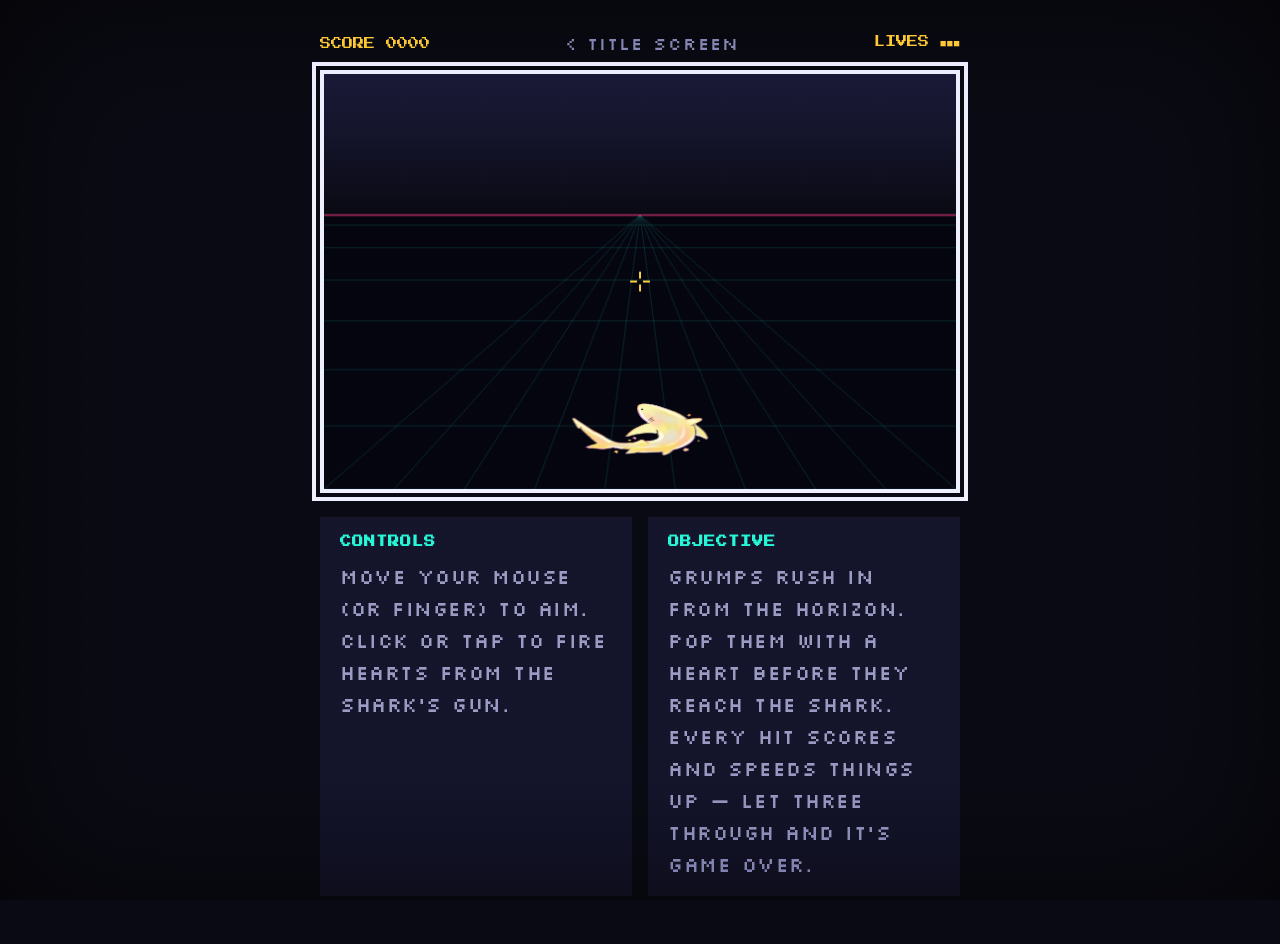
==== commit fe2ced6d: "Add files via upload" ====
--- a/main.html
+++ b/main.html
@@ -82,7 +82,7 @@
   .overlay-msg {
     position: absolute;
     inset: 0;
-    display: flex;
+    display: none;
     align-items: center;
     justify-content: center;
     flex-direction: column;
@@ -171,77 +171,30 @@
       ctx.globalAlpha = 1;
     }
 
-    // cute smooth (non-pixelated) shark, drawn with vector shapes instead of a pixel grid
-    function roundRect(x, y, w, h, r) {
-      ctx.beginPath();
-      ctx.moveTo(x + r, y);
-      ctx.arcTo(x + w, y, x + w, y + h, r);
-      ctx.arcTo(x + w, y + h, x, y + h, r);
-      ctx.arcTo(x, y + h, x, y, r);
-      ctx.arcTo(x, y, x + w, y, r);
-      ctx.closePath();
-    }
-
-    function drawShark(cx, cy) {
-      ctx.save();
-      ctx.translate(cx, cy);
-
-      // tail fin
-      ctx.fillStyle = '#3d7fd9';
-      ctx.beginPath();
-      ctx.moveTo(-60, 0);
-      ctx.lineTo(-85, -18);
-      ctx.lineTo(-85, 18);
-      ctx.closePath();
-      ctx.fill();
-
-      // body
-      ctx.fillStyle = '#6fb3ff';
-      ctx.beginPath();
-      ctx.ellipse(0, 0, 65, 35, 0, 0, Math.PI * 2);
-      ctx.fill();
-
-      // dorsal fin
-      ctx.fillStyle = '#3d7fd9';
-      ctx.beginPath();
-      ctx.moveTo(-10, -33);
-      ctx.lineTo(12, -33);
-      ctx.lineTo(-2, -60);
-      ctx.closePath();
-      ctx.fill();
-
-      // belly
-      ctx.fillStyle = '#eef0ff';
-      ctx.beginPath();
-      ctx.ellipse(5, 16, 45, 17, 0, 0, Math.PI * 2);
-      ctx.fill();
-
-      // eye
-      ctx.fillStyle = '#0a0a14';
-      ctx.beginPath();
-      ctx.arc(34, -8, 7, 0, Math.PI * 2);
-      ctx.fill();
-      ctx.fillStyle = '#ffffff';
-      ctx.beginPath();
-      ctx.arc(36.5, -10.5, 2.2, 0, Math.PI * 2);
-      ctx.fill();
-
-      // gun, held out front
-      ctx.fillStyle = '#9a9ac2';
-      roundRect(52, -15, 42, 14, 6);
-      ctx.fill();
-      ctx.fillStyle = '#26f7d6';
-      ctx.beginPath();
-      ctx.arc(94, -8, 7, 0, Math.PI * 2);
-      ctx.fill();
-
-      ctx.restore();
-    }
-
     const horizonY = H * 0.34;
-    const sharkCx = W / 2, sharkCy = H - 60;
-    const gunTipX = sharkCx + 94;
-    const gunTipY = sharkCy - 8;
+    const sharkCx = W / 2, sharkBottomY = H - 8;
+    const sharkW = 150, sharkH = 110;
+    const sharkX = sharkCx - sharkW / 2, sharkY = sharkBottomY - sharkH;
+    const gunTipX = sharkX + sharkW * 0.85;
+    const gunTipY = sharkY + sharkH * 0.42;
+
+    // shark art — drop a shark.png next to this file to replace the placeholder
+    const sharkImg = new Image();
+    let sharkLoaded = false;
+    sharkImg.onload = () => { sharkLoaded = true; };
+    sharkImg.src = 'shark.png';
+
+    function drawShark() {
+      if (sharkLoaded) {
+        ctx.drawImage(sharkImg, sharkX, sharkY, sharkW, sharkH);
+      } else {
+        // placeholder so the scene isn't empty until shark.png is added
+        ctx.fillStyle = 'rgba(111, 179, 255, 0.25)';
+        ctx.fillRect(sharkX, sharkY, sharkW, sharkH);
+        ctx.strokeStyle = 'rgba(111, 179, 255, 0.6)';
+        ctx.strokeRect(sharkX, sharkY, sharkW, sharkH);
+      }
+    }
 
     // entity image — swap this file for your own art, same filename
     const faceImg = new Image();
@@ -437,7 +390,7 @@
       });
 
       // shark holding the gun, bottom center
-      drawShark(sharkCx, sharkCy);
+      drawShark();
 
       // crosshair reticle
       ctx.strokeStyle = '#ffd23f';
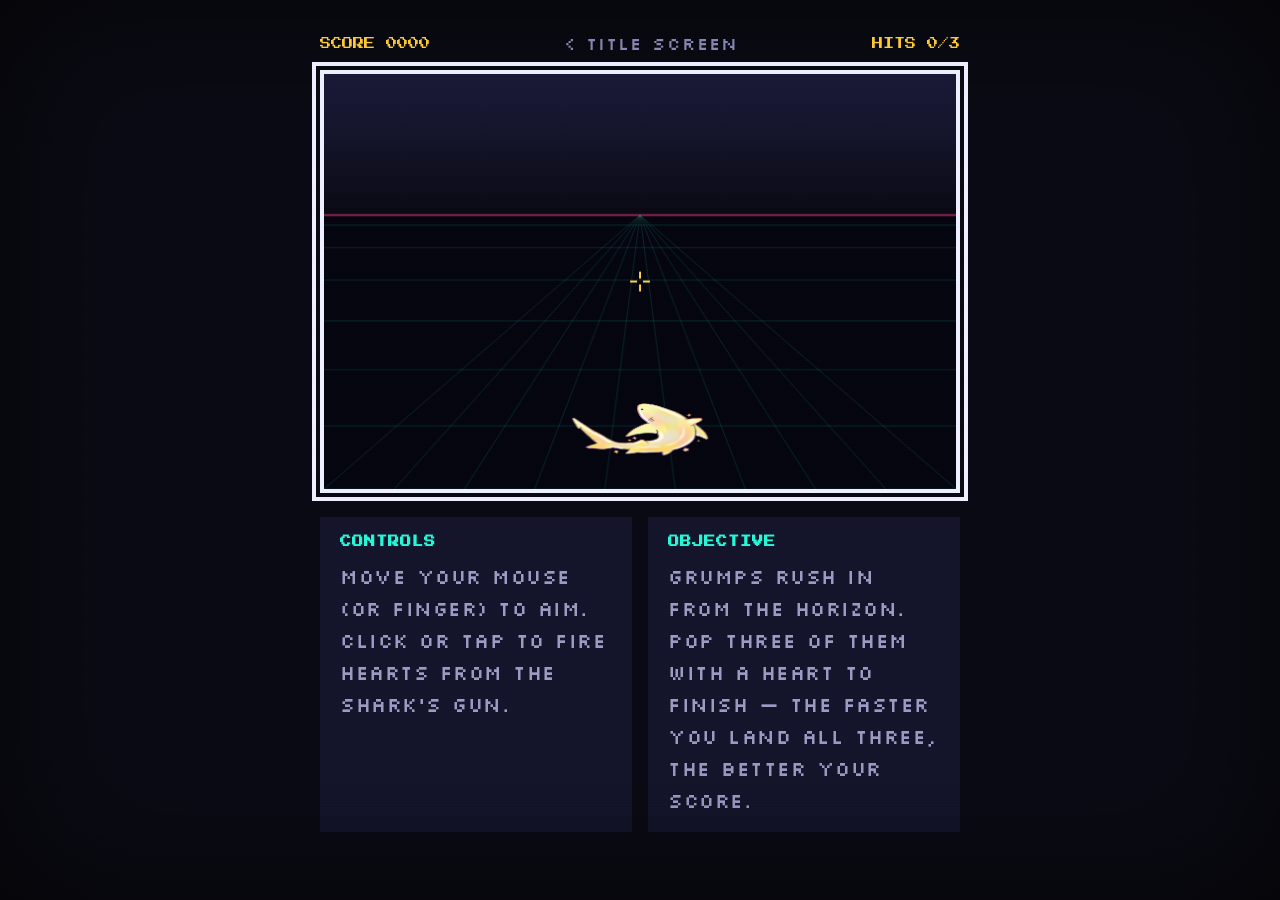
==== commit 13bda74b: "Add files via upload" ====
--- a/main.html
+++ b/main.html
@@ -112,14 +112,15 @@
     <div class="hud">
       <span>SCORE <span id="score">0000</span></span>
       <a href="index.html">&lt; TITLE SCREEN</a>
-      <span>LIVES <span id="lives">■■■</span></span>
+      <span>HITS <span id="hits">0</span>/3</span>
     </div>
 
     <div class="canvas-wrap pixel-border">
       <canvas id="gameCanvas" width="640" height="420"></canvas>
       <div id="overlay" class="overlay-msg">
-        <p style="font-size:0.9rem;">GAME OVER</p>
+        <p id="overlayTitle" style="font-size:1.1rem; color:var(--accent-3);">HAPPY 5 MONTHS!</p>
         <p id="finalScore" style="font-family:var(--font-body); font-size:1.3rem; color:var(--ink);"></p>
+        <a id="letterLink" class="btn-8bit" href="letter.txt" download="letter.txt" style="text-decoration:none; display:inline-block;">READ YOUR LETTER</a>
         <button id="restartBtn" class="btn-8bit">RETRY</button>
       </div>
     </div>
@@ -131,7 +132,7 @@
       </div>
       <div class="panel">
         <strong>OBJECTIVE</strong>
-        Grumps rush in from the horizon. Pop them with a heart before they reach the shark. Every hit scores and speeds things up — let three through and it's game over.
+        Grumps rush in from the horizon. Pop three of them with a heart to finish — the faster you land all three, the better your score.
       </div>
     </div>
   </main>
@@ -142,7 +143,7 @@
     const W = canvas.width, H = canvas.height;
 
     const scoreEl = document.getElementById('score');
-    const livesEl = document.getElementById('lives');
+    const hitsEl = document.getElementById('hits');
     const overlay = document.getElementById('overlay');
     const finalScoreEl = document.getElementById('finalScore');
     const restartBtn = document.getElementById('restartBtn');
@@ -206,7 +207,8 @@
     let grumps = [];
     let pops = [];   // brief heart-burst effects
     let score = 0;
-    let lives = 3;
+    let hits = 0;
+    const HITS_TO_FINISH = 3;
     let spawnTimer = 0;
     let spawnInterval = 100;
     let zSpeed = 0.0022;
@@ -270,25 +272,27 @@
         grumps.splice(bestIdx, 1);
         pops.push({ x: p.x, y: p.y, tx: p.x, ty: p.y, t: 0, burst: true });
         score += 10;
+        hits += 1;
         if (score % 50 === 0) { zSpeed += 0.0004; spawnInterval = Math.max(45, spawnInterval - 2); }
         updateHUD();
+        if (hits >= HITS_TO_FINISH) finishGame();
       }
     }
 
     function updateHUD() {
       scoreEl.textContent = String(score).padStart(4, '0');
-      livesEl.textContent = '■'.repeat(Math.max(lives, 0)) + '□'.repeat(3 - Math.max(lives, 0));
+      hitsEl.textContent = String(hits);
     }
 
     function resetGame() {
-      score = 0; lives = 3; grumps = []; pops = []; spawnInterval = 100; zSpeed = 0.0022;
+      score = 0; hits = 0; grumps = []; pops = []; spawnInterval = 100; zSpeed = 0.0022;
       running = true;
       overlay.style.display = 'none';
       restartBtn.style.display = 'none';
       updateHUD();
     }
 
-    function endGame() {
+    function finishGame() {
       running = false;
       finalScoreEl.textContent = 'FINAL SCORE: ' + String(score).padStart(4, '0');
       overlay.style.display = 'flex';
@@ -333,9 +337,6 @@
           grumps[i].z += zSpeed;
           if (grumps[i].z >= 1) {
             grumps.splice(i, 1);
-            lives--;
-            updateHUD();
-            if (lives <= 0) endGame();
           }
         }
 
@@ -361,18 +362,24 @@
       ctx.fillStyle = 'rgba(255, 61, 129, 0.5)';
       ctx.fillRect(0, horizonY - 1, W, 2);
 
-      // grumps, farthest drawn first, rendered from face.png
+      // grumps, farthest drawn first, rendered from face.png, clipped to a circle
       grumps
         .slice()
         .sort((a, b) => a.z - b.z)
         .forEach(g => {
           const p = grumpScreenPos(g);
+          const r = p.size / 2;
+          ctx.save();
+          ctx.beginPath();
+          ctx.arc(p.x, p.y, r, 0, Math.PI * 2);
+          ctx.clip();
           if (faceLoaded) {
-            ctx.drawImage(faceImg, p.x - p.size / 2, p.y - p.size / 2, p.size, p.size);
+            ctx.drawImage(faceImg, p.x - r, p.y - r, p.size, p.size);
           } else {
             ctx.fillStyle = g.color;
-            ctx.fillRect(p.x - p.size / 2, p.y - p.size / 2, p.size, p.size);
+            ctx.fillRect(p.x - r, p.y - r, p.size, p.size);
           }
+          ctx.restore();
         });
 
       // pop / heart-shot effects
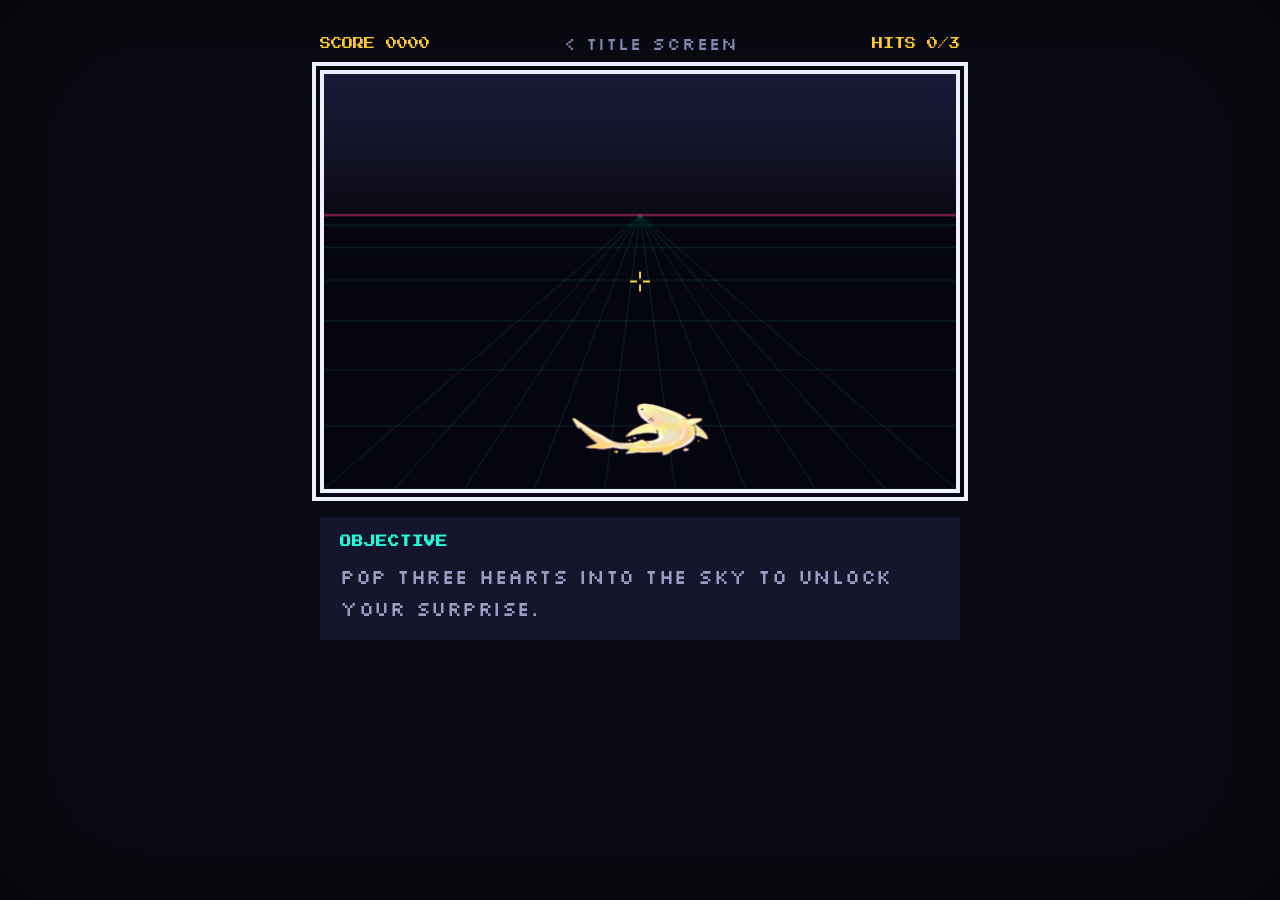
==== commit b142ba6e: "Add files via upload" ====
--- a/main.html
+++ b/main.html
@@ -127,12 +127,8 @@
 
     <div class="panel-row">
       <div class="panel">
-        <strong>CONTROLS</strong>
-        Move your mouse (or finger) to aim. Click or tap to fire hearts from the shark's gun.
-      </div>
-      <div class="panel">
         <strong>OBJECTIVE</strong>
-        Grumps rush in from the horizon. Pop three of them with a heart to finish — the faster you land all three, the better your score.
+        Pop three hearts into the sky to unlock your surprise.
       </div>
     </div>
   </main>
